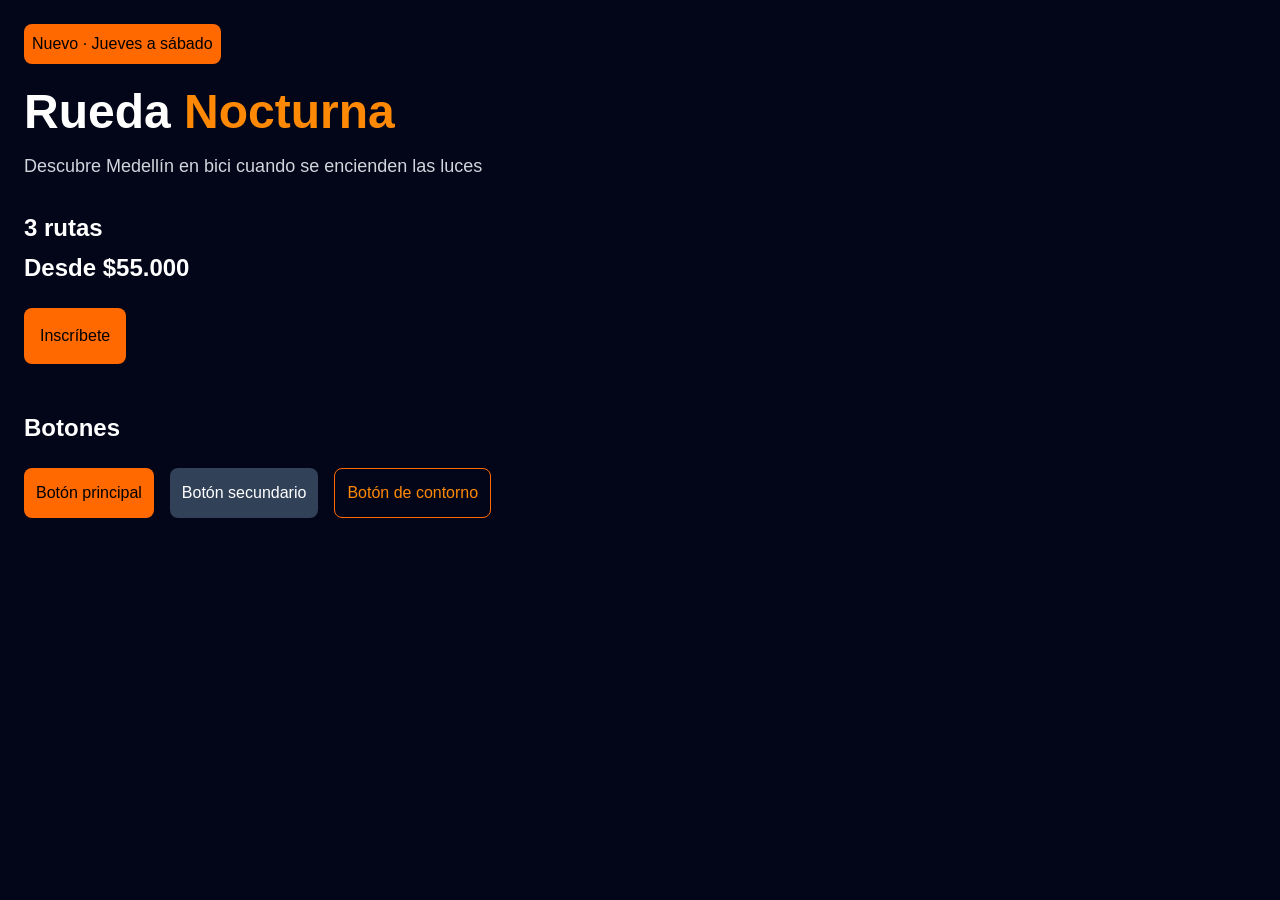
==== nocturna/index.html @ 5c0a32dc "feat: configurar Tailwind CLI y crear variantes de botones" ====
<!DOCTYPE html>
<html lang="es">
<head>
    <meta charset="UTF-8">
    <meta name="viewport" content="width=device-width, initial-scale=1.0">
    <title>Rueda Nocturna</title>

    <!-- CSS Tailwind -->
    <link href="./src/output.css" rel="stylesheet">
</head>

<body class="bg-slate-950 text-white">

    <main class="p-6">

        <section>
            <p class="bg-orange-500 text-black p-2 rounded-lg inline-block">
                Nuevo · Jueves a sábado
            </p>

            <h1 class="text-5xl font-bold mt-6">
                Rueda <span class="text-orange-400">Nocturna</span>
            </h1>

            <p class="text-gray-300 text-lg mt-4">
                Descubre Medellín en bici cuando se encienden las luces
            </p>

            <div class="mt-8">
                <p class="text-2xl font-bold">3 rutas</p>
                <p class="text-2xl font-bold mt-2">Desde $55.000</p>
            </div>

            <a href="#" class="inline-block bg-orange-500 text-black p-4 rounded-lg mt-6">
                Inscríbete
            </a>
        </section>

        
        <!-- Botones Tailwind-->
        <section class="mt-12">
            <h2 class="text-2xl font-bold mb-6">
                Botones
            </h2>

            <div class="flex flex-wrap gap-4">
                <!-- Boton principal -->
                <button type="button"
                    class="bg-orange-500 text-black p-3 rounded-lg hover:bg-orange-400 focus-visible:ring-2 focus-visible:ring-orange-300 focus-visible:ring-offset-2 focus-visible:ring-offset-slate-950">
                    Botón principal
                </button>

                <!-- Boton secundario -->
                <button type="button"
                    class="bg-slate-700 text-white p-3 rounded-lg hover:bg-slate-600 focus-visible:ring-2 focus-visible:ring-orange-300 focus-visible:ring-offset-2 focus-visible:ring-offset-slate-950">
                    Botón secundario
                </button>

                <!-- Boton de contorno -->
                <button type="button"
                    class="border border-orange-500 text-orange-400 p-3 rounded-lg hover:bg-orange-500 hover:text-black focus-visible:ring-2 focus-visible:ring-orange-300 focus-visible:ring-offset-2 focus-visible:ring-offset-slate-950">
                    Botón de contorno
                </button>
            </div>

        </section>


    </main>

</body>
</html>
---- nocturna/src/output.css ----
/*! tailwindcss v4.3.5 | MIT License | https://tailwindcss.com */
@layer properties;
@layer theme, base, components, utilities;
@layer theme {
  :root, :host {
    --font-sans: -apple-system, BlinkMacSystemFont, "Segoe UI", Roboto, "Helvetica Neue",
      "Noto Sans", Arial, sans-serif, "Apple Color Emoji", "Segoe UI Emoji",
      "Segoe UI Symbol", "Noto Color Emoji";
    --font-mono: ui-monospace, SFMono-Regular, Menlo, Monaco, Consolas, "Liberation Mono",
      "Courier New", monospace;
    --color-orange-300: oklch(83.7% 0.128 66.29);
    --color-orange-400: oklch(75% 0.183 55.934);
    --color-orange-500: oklch(70.5% 0.213 47.604);
    --color-slate-600: oklch(44.6% 0.043 257.281);
    --color-slate-700: oklch(37.2% 0.044 257.287);
    --color-slate-950: oklch(12.9% 0.042 264.695);
    --color-gray-300: oklch(87.2% 0.01 258.338);
    --color-black: #000;
    --color-white: #fff;
    --spacing: 0.25rem;
    --text-lg: 1.125rem;
    --text-lg--line-height: calc(1.75 / 1.125);
    --text-2xl: 1.5rem;
    --text-2xl--line-height: calc(2 / 1.5);
    --text-5xl: 3rem;
    --text-5xl--line-height: 1;
    --font-weight-bold: 700;
    --radius-lg: 0.5rem;
    --default-font-family: var(--font-sans);
    --default-mono-font-family: var(--font-mono);
  }
}
@layer base {
  *, ::after, ::before, ::backdrop, ::file-selector-button {
    box-sizing: border-box;
    margin: 0;
    padding: 0;
    border: 0 solid;
  }
  html, :host {
    line-height: 1.5;
    -webkit-text-size-adjust: 100%;
    tab-size: 4;
    font-family: var(--default-font-family, -apple-system, BlinkMacSystemFont, "Segoe UI", Roboto, "Helvetica Neue", "Noto Sans", Arial, sans-serif, "Apple Color Emoji", "Segoe UI Emoji", "Segoe UI Symbol", "Noto Color Emoji");
    font-feature-settings: var(--default-font-feature-settings, normal);
    font-variation-settings: var(--default-font-variation-settings, normal);
    -webkit-tap-highlight-color: transparent;
  }
  hr {
    height: 0;
    color: inherit;
    border-top-width: 1px;
  }
  abbr:where([title]) {
    -webkit-text-decoration: underline dotted;
    text-decoration: underline dotted;
  }
  h1, h2, h3, h4, h5, h6 {
    font-size: inherit;
    font-weight: inherit;
  }
  a {
    color: inherit;
    -webkit-text-decoration: inherit;
    text-decoration: inherit;
  }
  b, strong {
    font-weight: bolder;
  }
  code, kbd, samp, pre {
    font-family: var(--default-mono-font-family, ui-monospace, SFMono-Regular, Menlo, Monaco, Consolas, "Liberation Mono", "Courier New", monospace);
    font-feature-settings: var(--default-mono-font-feature-settings, normal);
    font-variation-settings: var(--default-mono-font-variation-settings, normal);
    font-size: 1em;
  }
  small {
    font-size: 80%;
  }
  sub, sup {
    font-size: 75%;
    line-height: 0;
    position: relative;
    vertical-align: baseline;
  }
  sub {
    bottom: -0.25em;
  }
  sup {
    top: -0.5em;
  }
  table {
    text-indent: 0;
    border-color: inherit;
    border-collapse: collapse;
  }
  :-moz-focusring:where(:not(iframe)) {
    outline: auto;
  }
  progress {
    vertical-align: baseline;
  }
  summary {
    display: list-item;
  }
  ol, ul, menu {
    list-style: none;
  }
  img, svg, video, canvas, audio, iframe, embed, object {
    display: block;
    vertical-align: middle;
  }
  img, video {
    max-width: 100%;
    height: auto;
  }
  button, input, select, optgroup, textarea, ::file-selector-button {
    font: inherit;
    font-feature-settings: inherit;
    font-variation-settings: inherit;
    letter-spacing: inherit;
    color: inherit;
    border-radius: 0;
    background-color: transparent;
    opacity: 1;
  }
  :where(select:is([multiple], [size])) optgroup {
    font-weight: bolder;
  }
  :where(select:is([multiple], [size])) optgroup option {
    padding-inline-start: 20px;
  }
  ::file-selector-button {
    margin-inline-end: 4px;
  }
  ::placeholder {
    opacity: 1;
  }
  @supports (not (-webkit-appearance: -apple-pay-button))  or (contain-intrinsic-size: 1px) {
    ::placeholder {
      color: currentcolor;
      @supports (color: color-mix(in lab, red, red)) {
        color: color-mix(in oklab, currentcolor 50%, transparent);
      }
    }
  }
  textarea {
    resize: vertical;
  }
  ::-webkit-search-decoration {
    -webkit-appearance: none;
  }
  ::-webkit-date-and-time-value {
    min-height: 1lh;
    text-align: inherit;
  }
  ::-webkit-datetime-edit {
    display: inline-flex;
  }
  ::-webkit-datetime-edit-fields-wrapper {
    padding: 0;
  }
  ::-webkit-datetime-edit, ::-webkit-datetime-edit-year-field, ::-webkit-datetime-edit-month-field, ::-webkit-datetime-edit-day-field, ::-webkit-datetime-edit-hour-field, ::-webkit-datetime-edit-minute-field, ::-webkit-datetime-edit-second-field, ::-webkit-datetime-edit-millisecond-field, ::-webkit-datetime-edit-meridiem-field {
    padding-block: 0;
  }
  ::-webkit-calendar-picker-indicator {
    line-height: 1;
  }
  :-moz-ui-invalid {
    box-shadow: none;
  }
  button, input:where([type="button"], [type="reset"], [type="submit"]), ::file-selector-button {
    appearance: button;
  }
  ::-webkit-inner-spin-button, ::-webkit-outer-spin-button {
    height: auto;
  }
  [hidden]:where(:not([hidden="until-found"])) {
    display: none !important;
  }
}
@layer utilities {
  .mt-2 {
    margin-top: calc(var(--spacing) * 2);
  }
  .mt-4 {
    margin-top: calc(var(--spacing) * 4);
  }
  .mt-6 {
    margin-top: calc(var(--spacing) * 6);
  }
  .mt-8 {
    margin-top: calc(var(--spacing) * 8);
  }
  .mt-12 {
    margin-top: calc(var(--spacing) * 12);
  }
  .mb-6 {
    margin-bottom: calc(var(--spacing) * 6);
  }
  .flex {
    display: flex;
  }
  .inline-block {
    display: inline-block;
  }
  .table {
    display: table;
  }
  .border-collapse {
    border-collapse: collapse;
  }
  .resize {
    resize: both;
  }
  .flex-wrap {
    flex-wrap: wrap;
  }
  .gap-4 {
    gap: calc(var(--spacing) * 4);
  }
  .rounded-lg {
    border-radius: var(--radius-lg);
  }
  .border {
    border-style: var(--tw-border-style);
    border-width: 1px;
  }
  .border-orange-500 {
    border-color: var(--color-orange-500);
  }
  .bg-orange-500 {
    background-color: var(--color-orange-500);
  }
  .bg-slate-700 {
    background-color: var(--color-slate-700);
  }
  .bg-slate-950 {
    background-color: var(--color-slate-950);
  }
  .p-2 {
    padding: calc(var(--spacing) * 2);
  }
  .p-3 {
    padding: calc(var(--spacing) * 3);
  }
  .p-4 {
    padding: calc(var(--spacing) * 4);
  }
  .p-6 {
    padding: calc(var(--spacing) * 6);
  }
  .text-2xl {
    font-size: var(--text-2xl);
    line-height: var(--tw-leading, var(--text-2xl--line-height));
  }
  .text-5xl {
    font-size: var(--text-5xl);
    line-height: var(--tw-leading, var(--text-5xl--line-height));
  }
  .text-lg {
    font-size: var(--text-lg);
    line-height: var(--tw-leading, var(--text-lg--line-height));
  }
  .font-bold {
    --tw-font-weight: var(--font-weight-bold);
    font-weight: var(--font-weight-bold);
  }
  .text-black {
    color: var(--color-black);
  }
  .text-gray-300 {
    color: var(--color-gray-300);
  }
  .text-orange-400 {
    color: var(--color-orange-400);
  }
  .text-white {
    color: var(--color-white);
  }
  .underline {
    text-decoration-line: underline;
  }
  .outline {
    outline-style: var(--tw-outline-style);
    outline-width: 1px;
  }
  @media (hover: hover) {
    .hover\:bg-orange-400:hover {
      background-color: var(--color-orange-400);
    }
    .hover\:bg-orange-500:hover {
      background-color: var(--color-orange-500);
    }
    .hover\:bg-slate-600:hover {
      background-color: var(--color-slate-600);
    }
    .hover\:text-black:hover {
      color: var(--color-black);
    }
  }
  .focus-visible\:ring-2:focus-visible {
    --tw-ring-shadow: var(--tw-ring-inset, ) 0 0 0 calc(2px + var(--tw-ring-offset-width)) var(--tw-ring-color, currentcolor);
    box-shadow: var(--tw-inset-shadow), var(--tw-inset-ring-shadow), var(--tw-ring-offset-shadow), var(--tw-ring-shadow), var(--tw-shadow);
  }
  .focus-visible\:ring-orange-300:focus-visible {
    --tw-ring-color: var(--color-orange-300);
  }
  .focus-visible\:ring-offset-2:focus-visible {
    --tw-ring-offset-width: 2px;
    --tw-ring-offset-shadow: var(--tw-ring-inset, ) 0 0 0 var(--tw-ring-offset-width) var(--tw-ring-offset-color);
  }
  .focus-visible\:ring-offset-slate-950:focus-visible {
    --tw-ring-offset-color: var(--color-slate-950);
  }
}
@property --tw-border-style {
  syntax: "*";
  inherits: false;
  initial-value: solid;
}
@property --tw-font-weight {
  syntax: "*";
  inherits: false;
}
@property --tw-outline-style {
  syntax: "*";
  inherits: false;
  initial-value: solid;
}
@property --tw-shadow {
  syntax: "*";
  inherits: false;
  initial-value: 0 0 #0000;
}
@property --tw-shadow-color {
  syntax: "*";
  inherits: false;
}
@property --tw-shadow-alpha {
  syntax: "<percentage>";
  inherits: false;
  initial-value: 100%;
}
@property --tw-inset-shadow {
  syntax: "*";
  inherits: false;
  initial-value: 0 0 #0000;
}
@property --tw-inset-shadow-color {
  syntax: "*";
  inherits: false;
}
@property --tw-inset-shadow-alpha {
  syntax: "<percentage>";
  inherits: false;
  initial-value: 100%;
}
@property --tw-ring-color {
  syntax: "*";
  inherits: false;
}
@property --tw-ring-shadow {
  syntax: "*";
  inherits: false;
  initial-value: 0 0 #0000;
}
@property --tw-inset-ring-color {
  syntax: "*";
  inherits: false;
}
@property --tw-inset-ring-shadow {
  syntax: "*";
  inherits: false;
  initial-value: 0 0 #0000;
}
@property --tw-ring-inset {
  syntax: "*";
  inherits: false;
}
@property --tw-ring-offset-width {
  syntax: "<length>";
  inherits: false;
  initial-value: 0px;
}
@property --tw-ring-offset-color {
  syntax: "*";
  inherits: false;
  initial-value: #fff;
}
@property --tw-ring-offset-shadow {
  syntax: "*";
  inherits: false;
  initial-value: 0 0 #0000;
}
@layer properties {
  @supports ((-webkit-hyphens: none) and (not (margin-trim: block))) or ((-moz-orient: inline) and (not (color:rgb(from red r g b)))) {
    *, ::before, ::after, ::backdrop {
      --tw-border-style: solid;
      --tw-font-weight: initial;
      --tw-outline-style: solid;
      --tw-shadow: 0 0 #0000;
      --tw-shadow-color: initial;
      --tw-shadow-alpha: 100%;
      --tw-inset-shadow: 0 0 #0000;
      --tw-inset-shadow-color: initial;
      --tw-inset-shadow-alpha: 100%;
      --tw-ring-color: initial;
      --tw-ring-shadow: 0 0 #0000;
      --tw-inset-ring-color: initial;
      --tw-inset-ring-shadow: 0 0 #0000;
      --tw-ring-inset: initial;
      --tw-ring-offset-width: 0px;
      --tw-ring-offset-color: #fff;
      --tw-ring-offset-shadow: 0 0 #0000;
    }
  }
}
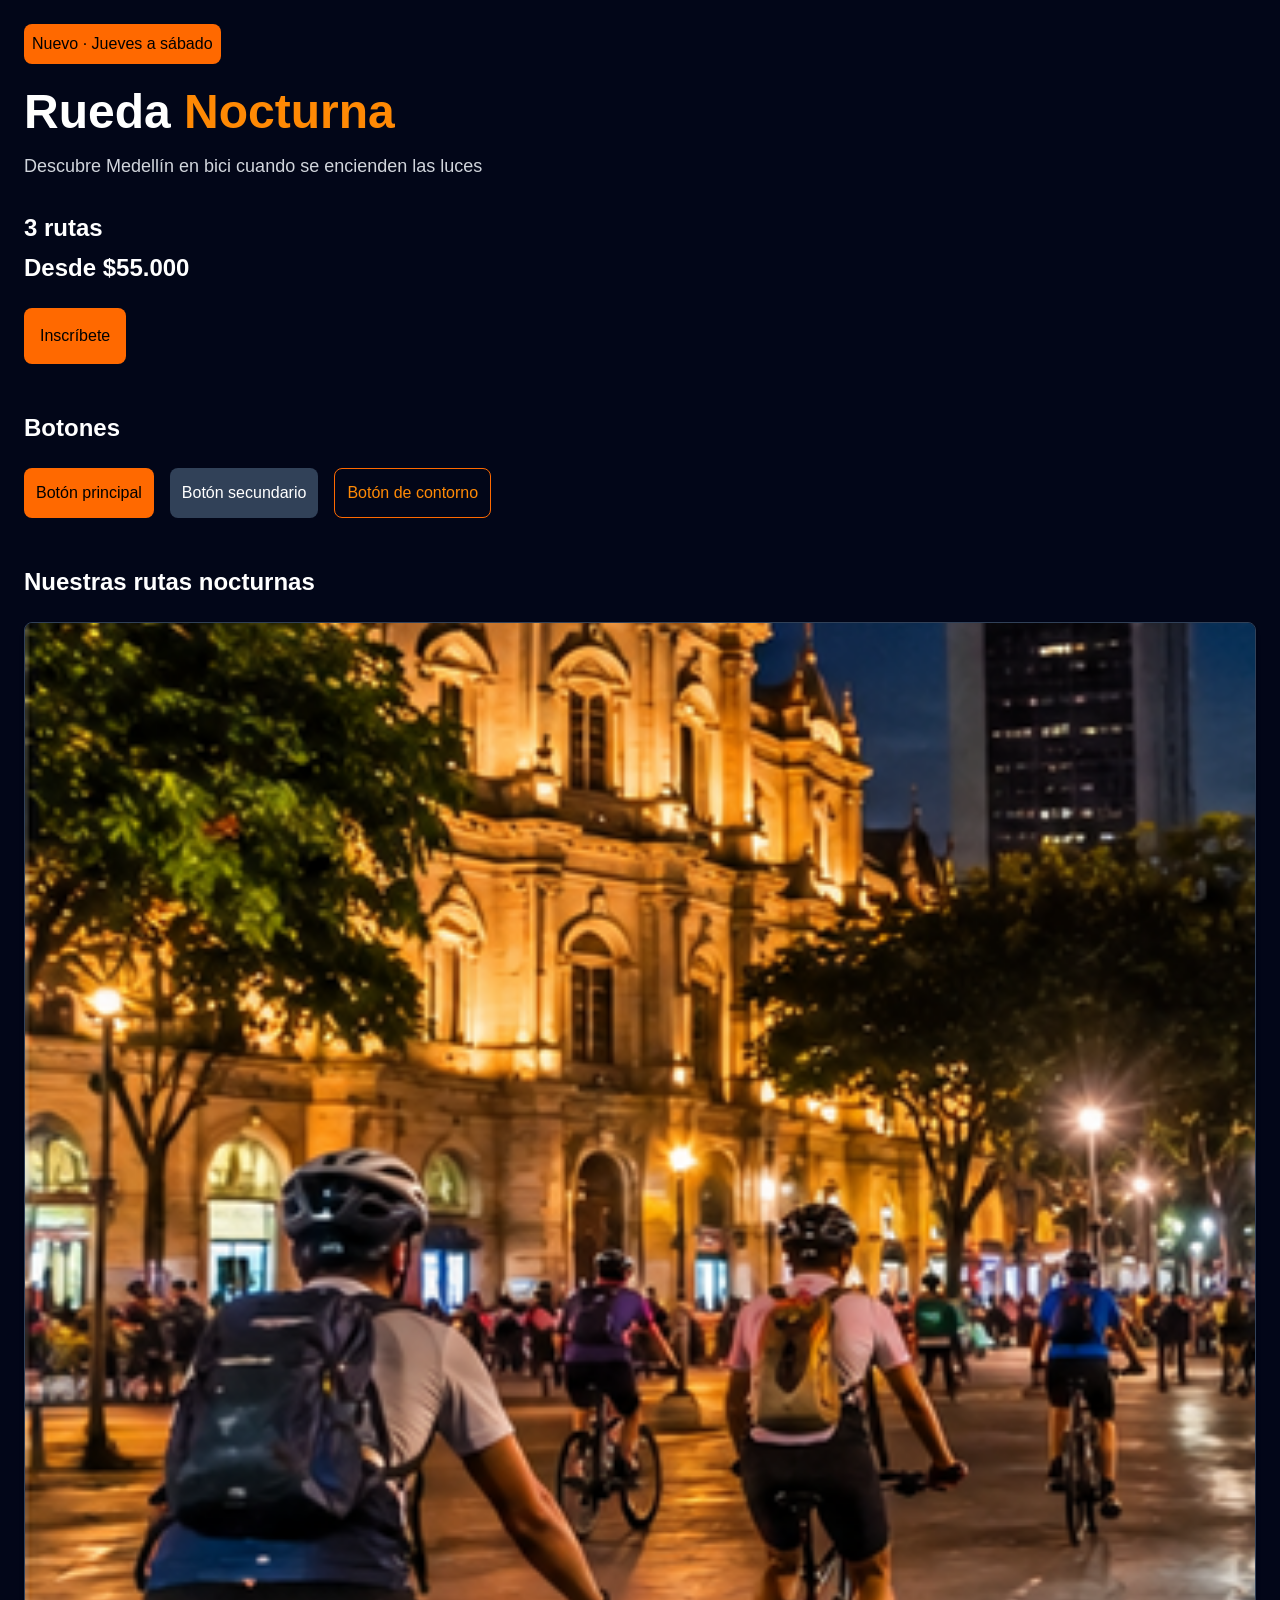
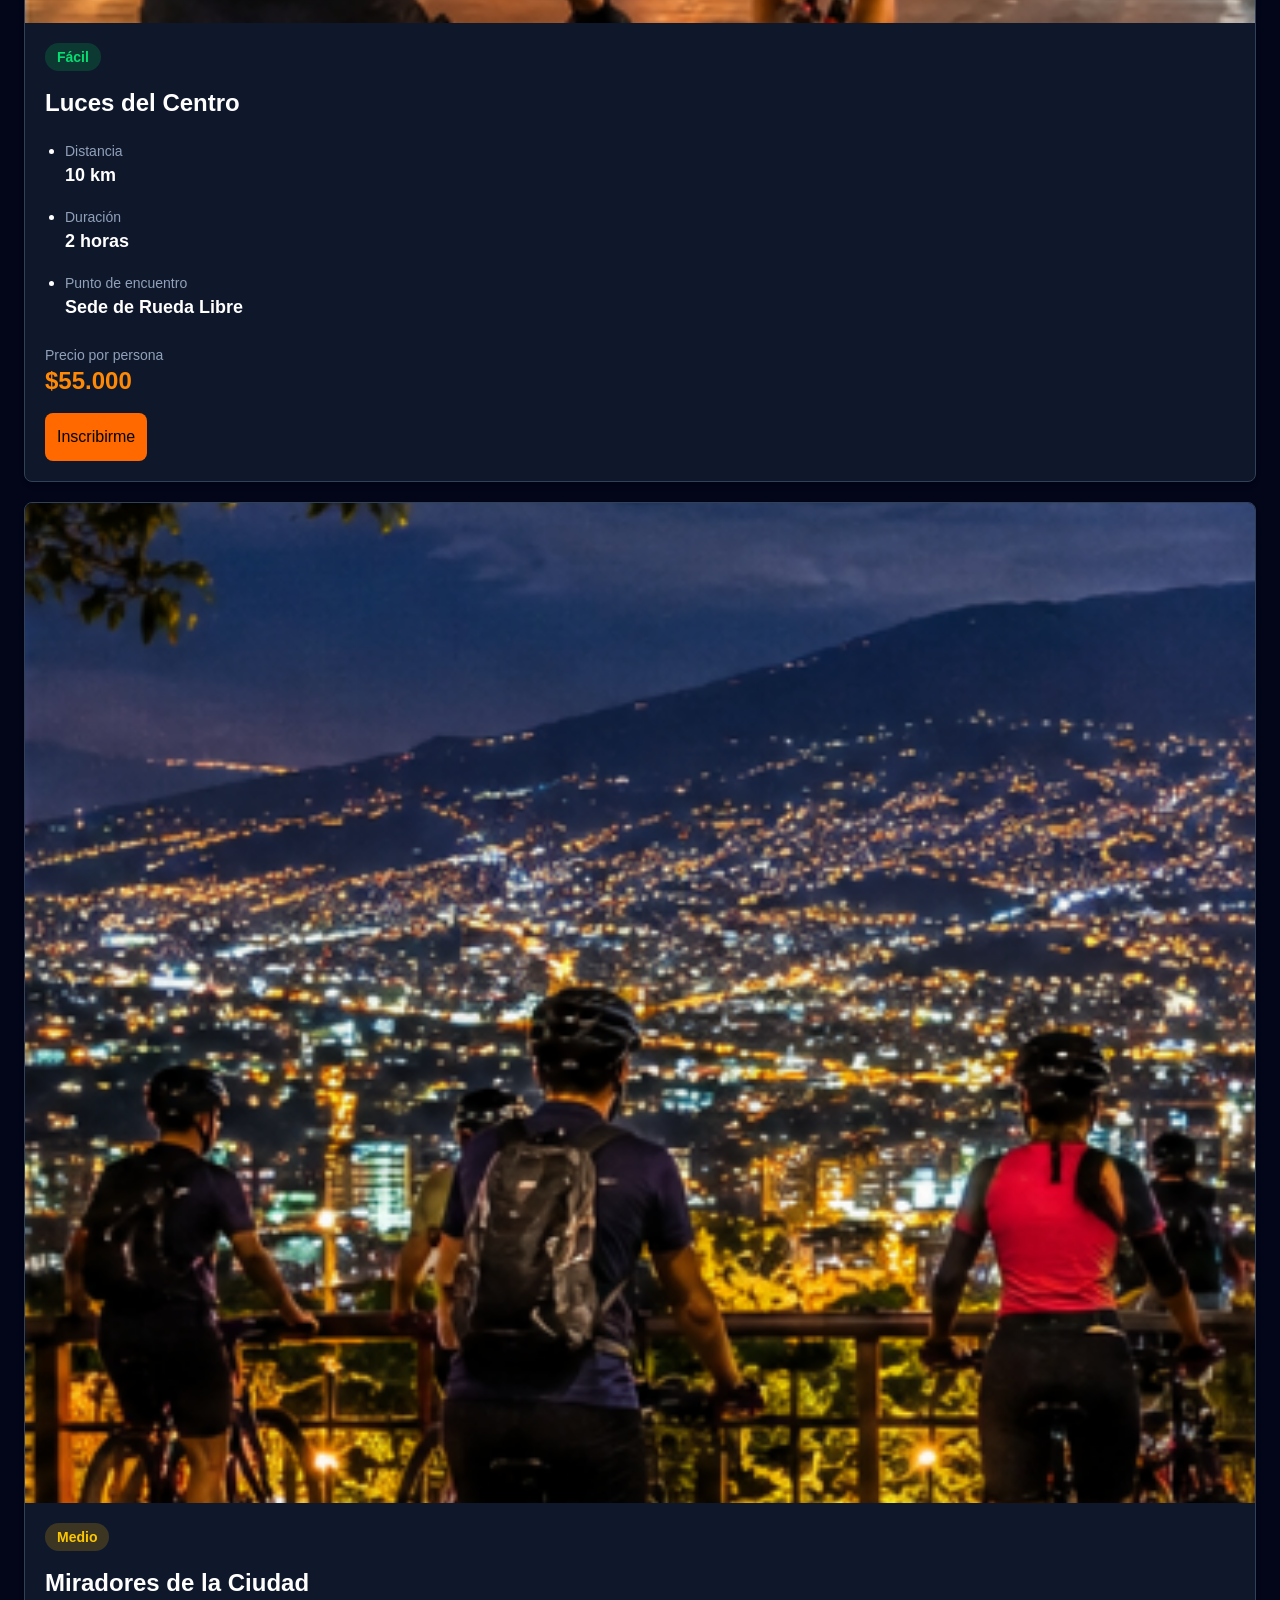
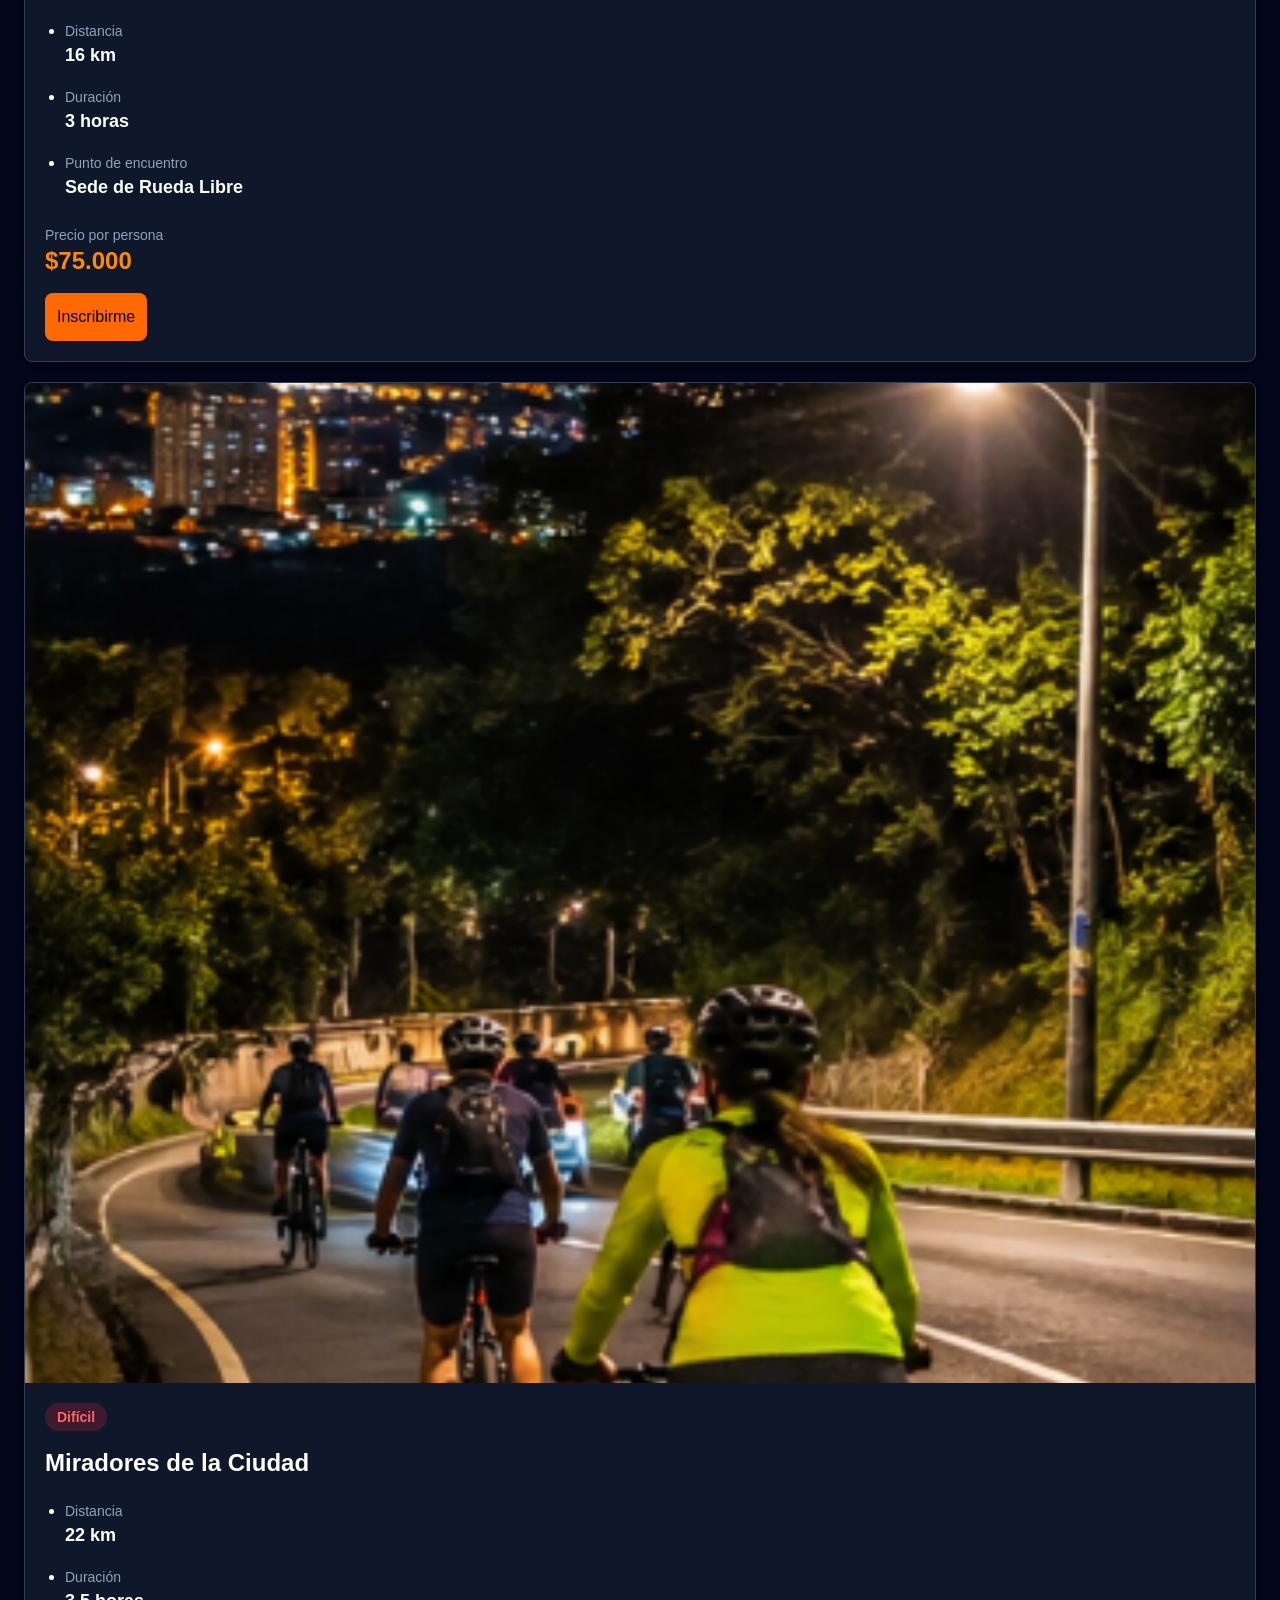
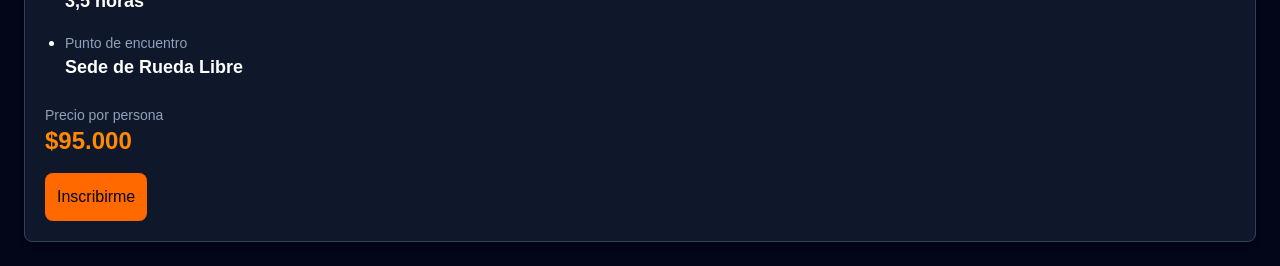
==== commit 9395a635: "feat: agregar cards sobre las rutas disponibles" ====
--- a/nocturna/index.html
+++ b/nocturna/index.html
@@ -1,73 +1,216 @@
-
-<!DOCTYPE html>
+<!doctype html>
 <html lang="es">
-<head>
-    <meta charset="UTF-8">
-    <meta name="viewport" content="width=device-width, initial-scale=1.0">
+  <head>
+    <meta charset="UTF-8" />
+    <meta name="viewport" content="width=device-width, initial-scale=1.0" />
     <title>Rueda Nocturna</title>
 
     <!-- CSS Tailwind -->
-    <link href="./src/output.css" rel="stylesheet">
-</head>
-
-<body class="bg-slate-950 text-white">
-
+    <link href="./src/output.css" rel="stylesheet" />
+  </head>
+
+  <body class="bg-slate-950 text-white">
     <main class="p-6">
-
-        <section>
-            <p class="bg-orange-500 text-black p-2 rounded-lg inline-block">
-                Nuevo · Jueves a sábado
-            </p>
-
-            <h1 class="text-5xl font-bold mt-6">
-                Rueda <span class="text-orange-400">Nocturna</span>
-            </h1>
-
-            <p class="text-gray-300 text-lg mt-4">
-                Descubre Medellín en bici cuando se encienden las luces
-            </p>
-
-            <div class="mt-8">
-                <p class="text-2xl font-bold">3 rutas</p>
-                <p class="text-2xl font-bold mt-2">Desde $55.000</p>
+      <section>
+        <p class="bg-orange-500 text-black p-2 rounded-lg inline-block">
+          Nuevo · Jueves a sábado
+        </p>
+
+        <h1 class="text-5xl font-bold mt-6">
+          Rueda <span class="text-orange-400">Nocturna</span>
+        </h1>
+
+        <p class="text-gray-300 text-lg mt-4">
+          Descubre Medellín en bici cuando se encienden las luces
+        </p>
+
+        <div class="mt-8">
+          <p class="text-2xl font-bold">3 rutas</p>
+          <p class="text-2xl font-bold mt-2">Desde $55.000</p>
+        </div>
+
+        <a
+          href="#"
+          class="inline-block bg-orange-500 text-black p-4 rounded-lg mt-6"
+        >
+          Inscríbete
+        </a>
+      </section>
+
+      <!-- Botones Tailwind-->
+      <section class="mt-12">
+        <h2 class="text-2xl font-bold mb-6">Botones</h2>
+
+        <div class="flex flex-wrap gap-4">
+          <!-- Boton principal -->
+          <button
+            type="button"
+            class="bg-orange-500 text-black p-3 rounded-lg hover:bg-orange-400 focus-visible:ring-2 focus-visible:ring-orange-300 focus-visible:ring-offset-2 focus-visible:ring-offset-slate-950"
+          >
+            Botón principal
+          </button>
+
+          <!-- Boton secundario -->
+          <button
+            type="button"
+            class="bg-slate-700 text-white p-3 rounded-lg hover:bg-slate-600 focus-visible:ring-2 focus-visible:ring-orange-300 focus-visible:ring-offset-2 focus-visible:ring-offset-slate-950"
+          >
+            Botón secundario
+          </button>
+
+          <!-- Boton de contorno -->
+          <button
+            type="button"
+            class="border border-orange-500 text-orange-400 p-3 rounded-lg hover:bg-orange-500 hover:text-black focus-visible:ring-2 focus-visible:ring-orange-300 focus-visible:ring-offset-2 focus-visible:ring-offset-slate-950"
+          >
+            Botón de contorno
+          </button>
+        </div>
+      </section>
+
+      <!-- Rutas -->
+      <section class="mt-12">
+        <h2 class="text-2xl font-bold mb-6">Nuestras rutas nocturnas</h2>
+
+        <!-- Ruta 1: Luces del Centro -->
+        <div class="bg-slate-900 border border-slate-700 rounded-lg overflow-hidden shadow-md hover:shadow-xl transition-shadow">
+          <img src="../img/ruta-nocturna.png" alt="Recorrido nocturno por centro de Medellín" class="w-full h-250 object-cover"/>
+
+          <div class="p-5">
+            <span class="inline-block bg-green-500/20 text-green-400 text-sm font-semibold px-3 py-1 rounded-full">
+              Fácil
+            </span>
+
+            <h3 class="text-2xl font-bold mt-4">Luces del Centro</h3>
+
+            <ul class="mt-5 space-y-4 list-disc pl-5">
+
+                <li>
+                    <p class="text-sm text-slate-400">Distancia</p>
+                    <p class="text-lg font-semibold">10 km</p>
+                </li>
+
+                <li>
+                    <p class="text-sm text-slate-400">Duración</p>
+                    <p class="text-lg font-semibold">2 horas</p>
+                </li>
+
+                <li>
+                    <p class="text-sm text-slate-400">Punto de encuentro</p>
+                    <p class="text-lg font-semibold">Sede de Rueda Libre</p>
+                </li>
+
+            </ul>
+
+            <div class="mt-6">
+              <p class="text-sm text-slate-400">Precio por persona</p>
+              <p class="text-2xl font-bold text-orange-400">$55.000</p>
+
+              <a
+                href="#"
+                class="inline-block bg-orange-500 text-black p-3 rounded-lg hover:bg-orange-400 focus-visible:ring-2 focus-visible:ring-orange-300 focus-visible:ring-offset-2 focus-visible:ring-offset-slate-950 mt-4"
+              >
+                Inscribirme
+              </a>
             </div>
-
-            <a href="#" class="inline-block bg-orange-500 text-black p-4 rounded-lg mt-6">
-                Inscríbete
-            </a>
-        </section>
-
-        
-        <!-- Botones Tailwind-->
-        <section class="mt-12">
-            <h2 class="text-2xl font-bold mb-6">
-                Botones
-            </h2>
-
-            <div class="flex flex-wrap gap-4">
-                <!-- Boton principal -->
-                <button type="button"
-                    class="bg-orange-500 text-black p-3 rounded-lg hover:bg-orange-400 focus-visible:ring-2 focus-visible:ring-orange-300 focus-visible:ring-offset-2 focus-visible:ring-offset-slate-950">
-                    Botón principal
-                </button>
-
-                <!-- Boton secundario -->
-                <button type="button"
-                    class="bg-slate-700 text-white p-3 rounded-lg hover:bg-slate-600 focus-visible:ring-2 focus-visible:ring-orange-300 focus-visible:ring-offset-2 focus-visible:ring-offset-slate-950">
-                    Botón secundario
-                </button>
-
-                <!-- Boton de contorno -->
-                <button type="button"
-                    class="border border-orange-500 text-orange-400 p-3 rounded-lg hover:bg-orange-500 hover:text-black focus-visible:ring-2 focus-visible:ring-orange-300 focus-visible:ring-offset-2 focus-visible:ring-offset-slate-950">
-                    Botón de contorno
-                </button>
+          </div>
+        </div>
+
+
+
+
+        <!-- Ruta 2: Miradores de la Ciudad -->
+        <div class="bg-slate-900 mt-5 border border-slate-700 rounded-lg overflow-hidden shadow-md hover:shadow-xl transition-shadow">
+          <img src="../img/ruta-miradores.png" alt="Recorrido nocturno por miradores de Medellín" class="w-full h-250 object-cover"/>
+
+          <div class="p-5">
+            <span class="inline-block bg-yellow-500/20 text-yellow-400 text-sm font-semibold px-3 py-1 rounded-full">
+              Medio
+            </span>
+
+            <h3 class="text-2xl font-bold mt-4">Miradores de la Ciudad</h3>
+
+            <ul class="mt-5 space-y-4 list-disc pl-5">
+
+                <li>
+                    <p class="text-sm text-slate-400">Distancia</p>
+                    <p class="text-lg font-semibold">16 km</p>
+                </li>
+
+                <li>
+                    <p class="text-sm text-slate-400">Duración</p>
+                    <p class="text-lg font-semibold">3 horas</p>
+                </li>
+
+                <li>
+                    <p class="text-sm text-slate-400">Punto de encuentro</p>
+                    <p class="text-lg font-semibold">Sede de Rueda Libre</p>
+                </li>
+
+            </ul>
+
+            <div class="mt-6">
+              <p class="text-sm text-slate-400">Precio por persona</p>
+              <p class="text-2xl font-bold text-orange-400">$75.000</p>
+
+              <a
+                href="#"
+                class="inline-block bg-orange-500 text-black p-3 rounded-lg hover:bg-orange-400 focus-visible:ring-2 focus-visible:ring-orange-300 focus-visible:ring-offset-2 focus-visible:ring-offset-slate-950 mt-4"
+              >
+                Inscribirme
+              </a>
             </div>
-
-        </section>
-
-
+          </div>
+        </div>
+
+
+
+        <!-- Ruta 3: Luna en Las Palmas -->
+        <div class="bg-slate-900 mt-5 border border-slate-700 rounded-lg overflow-hidden shadow-md hover:shadow-xl transition-shadow">
+          <img src="../img/ruta-palmas.png" alt="Recorrido nocturno por Las Palmas" class="w-full h-250 object-cover"/>
+
+          <div class="p-5">
+            <span class="inline-block bg-red-500/20 text-red-400 text-sm font-semibold px-3 py-1 rounded-full">
+              Difícil
+            </span>
+
+            <h3 class="text-2xl font-bold mt-4">Miradores de la Ciudad</h3>
+
+            <ul class="mt-5 space-y-4 list-disc pl-5">
+
+                <li>
+                    <p class="text-sm text-slate-400">Distancia</p>
+                    <p class="text-lg font-semibold">22 km</p>
+                </li>
+
+                <li>
+                    <p class="text-sm text-slate-400">Duración</p>
+                    <p class="text-lg font-semibold">3,5 horas</p>
+                </li>
+
+                <li>
+                    <p class="text-sm text-slate-400">Punto de encuentro</p>
+                    <p class="text-lg font-semibold">Sede de Rueda Libre</p>
+                </li>
+
+            </ul>
+
+            <div class="mt-6">
+              <p class="text-sm text-slate-400">Precio por persona</p>
+              <p class="text-2xl font-bold text-orange-400">$95.000</p>
+
+              <a
+                href="#"
+                class="inline-block bg-orange-500 text-black p-3 rounded-lg hover:bg-orange-400 focus-visible:ring-2 focus-visible:ring-orange-300 focus-visible:ring-offset-2 focus-visible:ring-offset-slate-950 mt-4"
+              >
+                Inscribirme
+              </a>
+            </div>
+          </div>
+        </div>
+
+      </section>
+      
     </main>
-
-</body>
+  </body>
 </html>
--- a/nocturna/src/output.css
+++ b/nocturna/src/output.css
@@ -8,24 +8,37 @@
       "Segoe UI Symbol", "Noto Color Emoji";
     --font-mono: ui-monospace, SFMono-Regular, Menlo, Monaco, Consolas, "Liberation Mono",
       "Courier New", monospace;
+    --color-red-400: oklch(70.4% 0.191 22.216);
+    --color-red-500: oklch(63.7% 0.237 25.331);
     --color-orange-300: oklch(83.7% 0.128 66.29);
     --color-orange-400: oklch(75% 0.183 55.934);
     --color-orange-500: oklch(70.5% 0.213 47.604);
+    --color-yellow-400: oklch(85.2% 0.199 91.936);
+    --color-yellow-500: oklch(79.5% 0.184 86.047);
+    --color-green-400: oklch(79.2% 0.209 151.711);
+    --color-green-500: oklch(72.3% 0.219 149.579);
+    --color-slate-400: oklch(70.4% 0.04 256.788);
     --color-slate-600: oklch(44.6% 0.043 257.281);
     --color-slate-700: oklch(37.2% 0.044 257.287);
+    --color-slate-900: oklch(20.8% 0.042 265.755);
     --color-slate-950: oklch(12.9% 0.042 264.695);
     --color-gray-300: oklch(87.2% 0.01 258.338);
     --color-black: #000;
     --color-white: #fff;
     --spacing: 0.25rem;
+    --text-sm: 0.875rem;
+    --text-sm--line-height: calc(1.25 / 0.875);
     --text-lg: 1.125rem;
     --text-lg--line-height: calc(1.75 / 1.125);
     --text-2xl: 1.5rem;
     --text-2xl--line-height: calc(2 / 1.5);
     --text-5xl: 3rem;
     --text-5xl--line-height: 1;
+    --font-weight-semibold: 600;
     --font-weight-bold: 700;
     --radius-lg: 0.5rem;
+    --default-transition-duration: 150ms;
+    --default-transition-timing-function: cubic-bezier(0.4, 0, 0.2, 1);
     --default-font-family: var(--font-sans);
     --default-mono-font-family: var(--font-mono);
   }
@@ -179,12 +192,18 @@
   }
 }
 @layer utilities {
+  .col-span-2 {
+    grid-column: span 2 / span 2;
+  }
   .mt-2 {
     margin-top: calc(var(--spacing) * 2);
   }
   .mt-4 {
     margin-top: calc(var(--spacing) * 4);
   }
+  .mt-5 {
+    margin-top: calc(var(--spacing) * 5);
+  }
   .mt-6 {
     margin-top: calc(var(--spacing) * 6);
   }
@@ -200,23 +219,64 @@
   .flex {
     display: flex;
   }
+  .grid {
+    display: grid;
+  }
   .inline-block {
     display: inline-block;
   }
   .table {
     display: table;
   }
+  .h-48 {
+    height: calc(var(--spacing) * 48);
+  }
+  .h-100 {
+    height: calc(var(--spacing) * 100);
+  }
+  .h-200 {
+    height: calc(var(--spacing) * 200);
+  }
+  .h-250 {
+    height: calc(var(--spacing) * 250);
+  }
+  .w-full {
+    width: 100%;
+  }
   .border-collapse {
     border-collapse: collapse;
   }
   .resize {
     resize: both;
   }
+  .list-inside {
+    list-style-position: inside;
+  }
+  .list-outside {
+    list-style-position: outside;
+  }
+  .list-disc {
+    list-style-type: disc;
+  }
+  .grid-cols-2 {
+    grid-template-columns: repeat(2, minmax(0, 1fr));
+  }
   .flex-wrap {
     flex-wrap: wrap;
   }
   .gap-4 {
     gap: calc(var(--spacing) * 4);
+  }
+  :where(.space-y-4 > :not(:last-child)) {
+    --tw-space-y-reverse: 0;
+    margin-block-start: calc(calc(var(--spacing) * 4) * var(--tw-space-y-reverse));
+    margin-block-end: calc(calc(var(--spacing) * 4) * calc(1 - var(--tw-space-y-reverse)));
+  }
+  .overflow-hidden {
+    overflow: hidden;
+  }
+  .rounded-full {
+    border-radius: calc(infinity * 1px);
   }
   .rounded-lg {
     border-radius: var(--radius-lg);
@@ -228,15 +288,51 @@
   .border-orange-500 {
     border-color: var(--color-orange-500);
   }
+  .border-slate-700 {
+    border-color: var(--color-slate-700);
+  }
+  .bg-green-500 {
+    background-color: var(--color-green-500);
+  }
+  .bg-green-500\/20 {
+    background-color: color-mix(in srgb, oklch(72.3% 0.219 149.579) 20%, transparent);
+    @supports (color: color-mix(in lab, red, red)) {
+      background-color: color-mix(in oklab, var(--color-green-500) 20%, transparent);
+    }
+  }
   .bg-orange-500 {
     background-color: var(--color-orange-500);
   }
+  .bg-red-500 {
+    background-color: var(--color-red-500);
+  }
+  .bg-red-500\/20 {
+    background-color: color-mix(in srgb, oklch(63.7% 0.237 25.331) 20%, transparent);
+    @supports (color: color-mix(in lab, red, red)) {
+      background-color: color-mix(in oklab, var(--color-red-500) 20%, transparent);
+    }
+  }
   .bg-slate-700 {
     background-color: var(--color-slate-700);
   }
+  .bg-slate-900 {
+    background-color: var(--color-slate-900);
+  }
   .bg-slate-950 {
     background-color: var(--color-slate-950);
   }
+  .bg-yellow-500 {
+    background-color: var(--color-yellow-500);
+  }
+  .bg-yellow-500\/20 {
+    background-color: color-mix(in srgb, oklch(79.5% 0.184 86.047) 20%, transparent);
+    @supports (color: color-mix(in lab, red, red)) {
+      background-color: color-mix(in oklab, var(--color-yellow-500) 20%, transparent);
+    }
+  }
+  .object-cover {
+    object-fit: cover;
+  }
   .p-2 {
     padding: calc(var(--spacing) * 2);
   }
@@ -246,8 +342,20 @@
   .p-4 {
     padding: calc(var(--spacing) * 4);
   }
+  .p-5 {
+    padding: calc(var(--spacing) * 5);
+  }
   .p-6 {
     padding: calc(var(--spacing) * 6);
+  }
+  .px-3 {
+    padding-inline: calc(var(--spacing) * 3);
+  }
+  .py-1 {
+    padding-block: var(--spacing);
+  }
+  .pl-5 {
+    padding-left: calc(var(--spacing) * 5);
   }
   .text-2xl {
     font-size: var(--text-2xl);
@@ -261,29 +369,58 @@
     font-size: var(--text-lg);
     line-height: var(--tw-leading, var(--text-lg--line-height));
   }
+  .text-sm {
+    font-size: var(--text-sm);
+    line-height: var(--tw-leading, var(--text-sm--line-height));
+  }
   .font-bold {
     --tw-font-weight: var(--font-weight-bold);
     font-weight: var(--font-weight-bold);
   }
+  .font-semibold {
+    --tw-font-weight: var(--font-weight-semibold);
+    font-weight: var(--font-weight-semibold);
+  }
   .text-black {
     color: var(--color-black);
   }
   .text-gray-300 {
     color: var(--color-gray-300);
   }
+  .text-green-400 {
+    color: var(--color-green-400);
+  }
   .text-orange-400 {
     color: var(--color-orange-400);
   }
+  .text-red-400 {
+    color: var(--color-red-400);
+  }
+  .text-slate-400 {
+    color: var(--color-slate-400);
+  }
   .text-white {
     color: var(--color-white);
   }
+  .text-yellow-400 {
+    color: var(--color-yellow-400);
+  }
   .underline {
     text-decoration-line: underline;
+  }
+  .shadow-md {
+    --tw-shadow: 0 4px 6px -1px var(--tw-shadow-color, rgb(0 0 0 / 0.1)), 0 2px 4px -2px var(--tw-shadow-color, rgb(0 0 0 / 0.1));
+    box-shadow: var(--tw-inset-shadow), var(--tw-inset-ring-shadow), var(--tw-ring-offset-shadow), var(--tw-ring-shadow), var(--tw-shadow);
   }
   .outline {
     outline-style: var(--tw-outline-style);
     outline-width: 1px;
   }
+  .transition-shadow {
+    transition-property: box-shadow;
+    transition-timing-function: var(--tw-ease, var(--default-transition-timing-function));
+    transition-duration: var(--tw-duration, var(--default-transition-duration));
+  }
   @media (hover: hover) {
     .hover\:bg-orange-400:hover {
       background-color: var(--color-orange-400);
@@ -297,6 +434,10 @@
     .hover\:text-black:hover {
       color: var(--color-black);
     }
+    .hover\:shadow-xl:hover {
+      --tw-shadow: 0 20px 25px -5px var(--tw-shadow-color, rgb(0 0 0 / 0.1)), 0 8px 10px -6px var(--tw-shadow-color, rgb(0 0 0 / 0.1));
+      box-shadow: var(--tw-inset-shadow), var(--tw-inset-ring-shadow), var(--tw-ring-offset-shadow), var(--tw-ring-shadow), var(--tw-shadow);
+    }
   }
   .focus-visible\:ring-2:focus-visible {
     --tw-ring-shadow: var(--tw-ring-inset, ) 0 0 0 calc(2px + var(--tw-ring-offset-width)) var(--tw-ring-color, currentcolor);
@@ -313,6 +454,11 @@
     --tw-ring-offset-color: var(--color-slate-950);
   }
 }
+@property --tw-space-y-reverse {
+  syntax: "*";
+  inherits: false;
+  initial-value: 0;
+}
 @property --tw-border-style {
   syntax: "*";
   inherits: false;
@@ -321,11 +467,6 @@
 @property --tw-font-weight {
   syntax: "*";
   inherits: false;
-}
-@property --tw-outline-style {
-  syntax: "*";
-  inherits: false;
-  initial-value: solid;
 }
 @property --tw-shadow {
   syntax: "*";
@@ -391,13 +532,18 @@
   syntax: "*";
   inherits: false;
   initial-value: 0 0 #0000;
+}
+@property --tw-outline-style {
+  syntax: "*";
+  inherits: false;
+  initial-value: solid;
 }
 @layer properties {
   @supports ((-webkit-hyphens: none) and (not (margin-trim: block))) or ((-moz-orient: inline) and (not (color:rgb(from red r g b)))) {
     *, ::before, ::after, ::backdrop {
+      --tw-space-y-reverse: 0;
       --tw-border-style: solid;
       --tw-font-weight: initial;
-      --tw-outline-style: solid;
       --tw-shadow: 0 0 #0000;
       --tw-shadow-color: initial;
       --tw-shadow-alpha: 100%;
@@ -412,6 +558,7 @@
       --tw-ring-offset-width: 0px;
       --tw-ring-offset-color: #fff;
       --tw-ring-offset-shadow: 0 0 #0000;
-    }
-  }
-}
+      --tw-outline-style: solid;
+    }
+  }
+}
